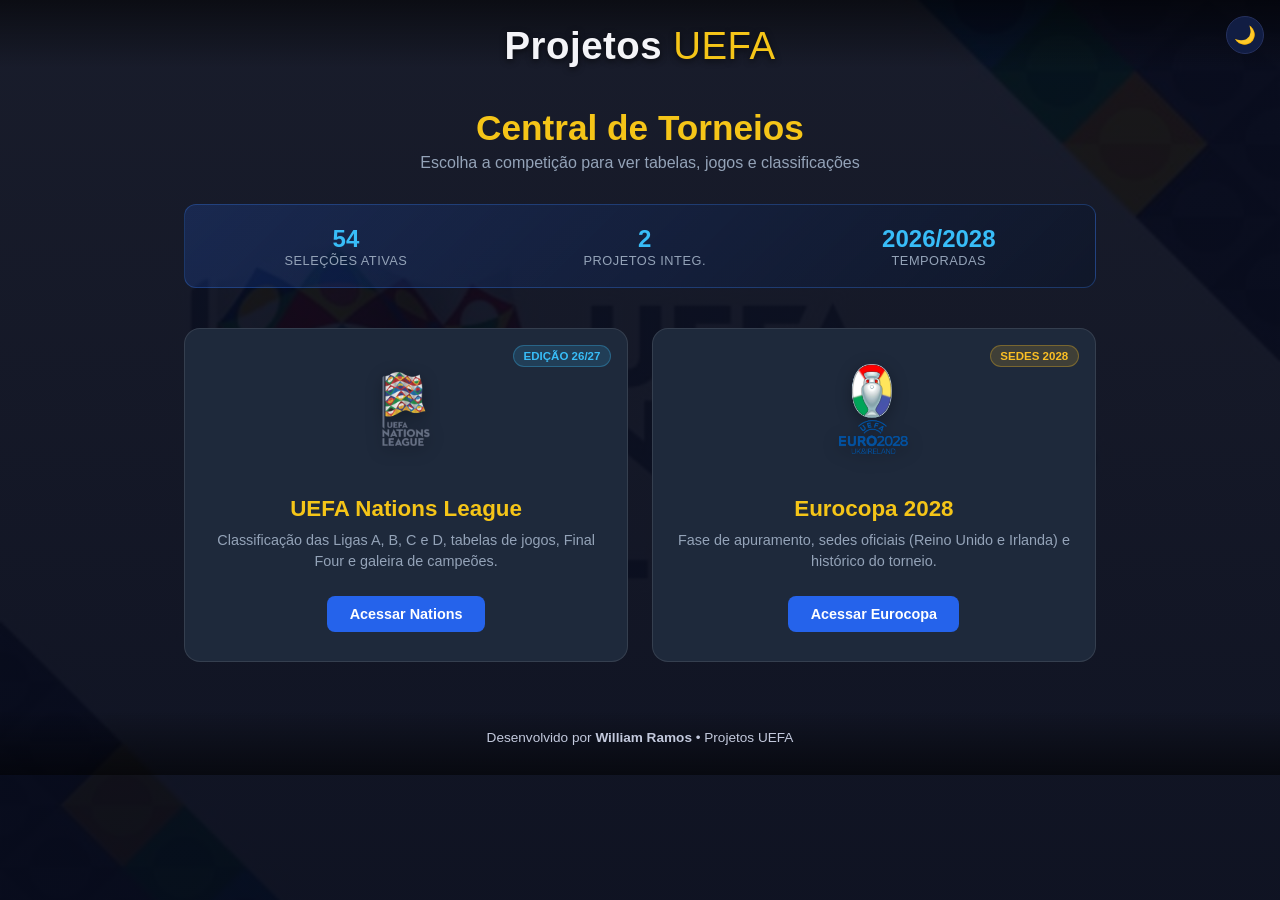
==== index.html @ e22d25c0 "Add files via upload" ====
<!DOCTYPE html>
<html lang="pt-BR">
<head>
  <meta charset="UTF-8">
  <meta name="viewport" content="width=device-width, initial-scale=1.0">
  <title>Projetos UEFA - Nations League & Eurocopa</title>
  <link rel="stylesheet" href="css/nations.css">
  <link rel="shortcut icon" href="img/logo_nations.png" type="image/x-icon">
  <style>
    .portal-container {
      max-width: 950px;
      margin: 2.5rem auto;
      padding: 0 1.2rem;
      text-align: center;
    }
    .portal-title {
      font-size: 2.2rem;
      margin-bottom: 0.4rem;
    }
    .portal-subtitle {
      color: var(--text-muted, #94a3b8);
      margin-bottom: 2rem;
    }
    
    /* Widget de Destaque / Apresentação */
    .portal-hero-banner {
      background: linear-gradient(135deg, rgba(37, 99, 235, 0.2), rgba(15, 23, 42, 0.8));
      border: 1px solid rgba(59, 130, 246, 0.3);
      border-radius: 12px;
      padding: 1.2rem;
      margin-bottom: 2.5rem;
      display: flex;
      align-items: center;
      justify-content: space-around;
      flex-wrap: wrap;
      gap: 1rem;
    }
    .hero-stat-item {
      display: flex;
      flex-direction: column;
      align-items: center;
    }
    .hero-stat-value {
      font-size: 1.5rem;
      font-weight: 700;
      color: var(--primary-color, #38bdf8);
    }
    .hero-stat-label {
      font-size: 0.8rem;
      color: var(--text-muted, #94a3b8);
      text-transform: uppercase;
      letter-spacing: 0.5px;
    }

    /* Grid de Cards */
    .portal-grid {
      display: grid;
      grid-template-columns: repeat(auto-fit, minmax(280px, 1fr));
      gap: 1.5rem;
      margin-bottom: 3rem;
      animation: fadeInUp 0.5s ease-out;
    }
    .portal-card {
      position: relative;
      background: var(--bg-card, #1e293b);
      border: 1px solid var(--border-color, rgba(255, 255, 255, 0.1));
      border-radius: 16px;
      padding: 2.2rem 1.5rem 1.8rem;
      text-decoration: none;
      color: inherit;
      transition: all 0.25s ease-in-out;
      display: flex;
      flex-direction: column;
      align-items: center;
    }
    .portal-card:hover {
      transform: translateY(-6px);
    }
    .portal-card.nations:hover {
      border-color: #38bdf8;
      box-shadow: 0 12px 25px rgba(56, 189, 248, 0.2);
    }
    .portal-card.euro:hover {
      border-color: #34d399;
      box-shadow: 0 12px 25px rgba(52, 211, 153, 0.2);
    }
    .portal-badge {
      position: absolute;
      top: 1rem;
      right: 1rem;
      font-size: 0.72rem;
      font-weight: 700;
      padding: 0.25rem 0.6rem;
      border-radius: 20px;
      text-transform: uppercase;
    }
    .portal-badge.active-badge {
      background: rgba(56, 189, 248, 0.15);
      color: #38bdf8;
      border: 1px solid rgba(56, 189, 248, 0.3);
    }
    .portal-badge.upcoming-badge {
      background: rgba(251, 191, 36, 0.15);
      color: #fbbf24;
      border: 1px solid rgba(251, 191, 36, 0.3);
    }
    .portal-card img {
      height: 90px;
      width: auto;
      object-fit: contain;
      margin-bottom: 1.5rem;
      filter: drop-shadow(0 4px 8px rgba(0,0,0,0.3));
    }
    .portal-card h2 {
      font-size: 1.4rem;
      margin-bottom: 0.5rem;
    }
    .portal-card p {
      font-size: 0.9rem;
      color: var(--text-muted, #94a3b8);
      line-height: 1.45;
      margin-bottom: 1.5rem;
    }
    .portal-btn {
      margin-top: auto;
      padding: 0.65rem 1.4rem;
      border-radius: 8px;
      background: var(--primary-color, #2563eb);
      color: #fff;
      font-weight: 600;
      font-size: 0.9rem;
    }

    /* Animação */
    @keyframes fadeInUp {
      from { opacity: 0; transform: translateY(20px); }
      to { opacity: 1; transform: translateY(0); }
    }
  </style>
</head>
<body>

<header class="site-header">
  <button id="themeToggle" class="theme-toggle" title="Alternar tema claro/escuro">🌙</button>
  <h1>Projetos <span>UEFA</span></h1>
</header>

<main class="portal-container">
  <h2 class="portal-title">Central de Torneios</h2>
  <p class="portal-subtitle">Escolha a competição para ver tabelas, jogos e classificações</p>

  <!-- Banner com Estatísticas Rápidas -->
  <div class="portal-hero-banner">
    <div class="hero-stat-item">
      <span class="hero-stat-value">54</span>
      <span class="hero-stat-label">Seleções Ativas</span>
    </div>
    <div class="hero-stat-item">
      <span class="hero-stat-value">2</span>
      <span class="hero-stat-label">Projetos Integ.</span>
    </div>
    <div class="hero-stat-item">
      <span class="hero-stat-value">2026/2028</span>
      <span class="hero-stat-label">Temporadas</span>
    </div>
  </div>

  <!-- Cards de Seleção -->
  <div class="portal-grid">
    <!-- Card Nations League -->
    <a href="nations.html" class="portal-card nations" aria-label="Acessar UEFA Nations League">
      <span class="portal-badge active-badge">Edição 26/27</span>
      <img src="img/logo_nations.png" alt="Logo Nations League" onerror="this.style.display='none'">
      <h2>UEFA Nations League</h2>
      <p>Classificação das Ligas A, B, C e D, tabelas de jogos, Final Four e galeira de campeões.</p>
      <span class="portal-btn">Acessar Nations</span>
    </a>

    <!-- Card Eurocopa -->
    <a href="euro.html" class="portal-card euro" aria-label="Acessar Eurocopa 2028">
      <span class="portal-badge upcoming-badge">Sedes 2028</span>
      <img src="img/logo_euro_2028.png" alt="Logo Eurocopa 2028" onerror="this.style.display='none'">
      <h2>Eurocopa 2028</h2>
      <p>Fase de apuramento, sedes oficiais (Reino Unido e Irlanda) e histórico do torneio.</p>
      <span class="portal-btn">Acessar Eurocopa</span>
    </a>
  </div>
</main>

<footer class="site-footer">
  <p>Desenvolvido por <strong>William Ramos</strong> &bull; Projetos UEFA</p>
</footer>

<script src="js/common.js"></script>
</body>
</html>
---- css/nations.css ----
:root{
  --azul-escuro:#0b1533;
  --azul-painel:#111d43;
  --vermelho:#e30613;
  --dourado:#f5c518;
  --texto-claro:#f4f4f8;
  --texto-suave:#c3c9dd;
  --borda:#26315e;
  --verde:#1fae59;
  --cinza:#8991ab;
  --bg-fundo-overlay:linear-gradient(180deg, rgba(6,10,26,.92), rgba(6,10,26,.96));
}

body.light-mode{
  --azul-escuro:#eef1fb;
  --azul-painel:#ffffff;
  --vermelho:#c8102e;
  --dourado:#b8860b;
  --texto-claro:#141b33;
  --texto-suave:#4b5573;
  --borda:#d7dcee;
  --verde:#1a9450;
  --cinza:#6b7390;
  --bg-fundo-overlay:linear-gradient(180deg, rgba(255,255,255,.93), rgba(240,242,250,.96));
}

*{box-sizing:border-box;margin:0;padding:0;}

body{
  font-family:'Segoe UI', Roboto, Arial, sans-serif;
  color:var(--texto-claro);
  background:
    var(--bg-fundo-overlay),
    url("../img/plano_fundo_nations.jpg") center / cover fixed no-repeat;
  min-height:100vh;
  transition:color .25s;
}

/* ===================== HEADER ===================== */
.site-header{
  position:relative;
  text-align:center;
  padding:24px 16px 0;
  background:linear-gradient(180deg, rgba(0,0,0,.55), transparent);
}

.theme-toggle{
  position:absolute;
  top:16px;
  right:16px;
  background:var(--azul-painel);
  border:1px solid var(--borda);
  color:var(--texto-claro);
  width:38px;
  height:38px;
  border-radius:50%;
  font-size:1.1rem;
  display:flex;
  align-items:center;
  justify-content:center;
}
.theme-toggle:hover{border-color:var(--dourado);}

.search-box{
  display:flex;
  align-items:center;
  justify-content:center;
  gap:6px;
  max-width:360px;
  margin:14px auto 4px;
  position:relative;
}

.search-box input{
  width:100%;
  padding:9px 34px 9px 14px;
  border-radius:20px;
  border:1px solid var(--borda);
  background:var(--azul-painel);
  color:var(--texto-claro);
  font-size:.88rem;
}
.search-box input:focus{outline:2px solid var(--dourado);}

.limpar-busca{
  position:absolute;
  right:6px;
  background:transparent;
  color:var(--texto-suave);
  font-size:.85rem;
  width:24px;
  height:24px;
  border-radius:50%;
  display:none;
}
.limpar-busca.show{display:block;}
.limpar-busca:hover{color:var(--vermelho);}

.busca-aviso{
  text-align:center;
  color:var(--dourado);
  font-size:.85rem;
  margin:6px 0 -4px;
}

.site-header h1{
  font-size:clamp(1.4rem, 4vw, 2.4rem);
  letter-spacing:.5px;
  text-shadow:0 2px 6px rgba(0,0,0,.6);
}

.site-header h1 span{
  color:var(--dourado);
  font-weight:400;
}

.logo-nations{
  display:block;
  max-width:120px;
  margin:12px auto 8px;
  filter:drop-shadow(0 4px 10px rgba(0,0,0,.5));
}

/* ===================== NAV / TABS ===================== */
nav{display:flex;flex-wrap:wrap;justify-content:center;gap:8px;padding:10px 8px;}

.main-tabs{margin-top:8px;border-bottom:2px solid var(--borda);}

button{
  cursor:pointer;
  border:none;
  font-family:inherit;
}

.main-tab-btn, .sub-tab-btn, .liga-btn, .grupo-btn, .jornada-btn{
  background:var(--azul-painel);
  color:var(--texto-suave);
  padding:9px 18px;
  border-radius:8px 8px 0 0;
  font-weight:600;
  font-size:.9rem;
  transition:.2s;
  border:1px solid var(--borda);
  text-decoration:none;
  display:inline-block;
  cursor:pointer;
}

.main-tab-btn{font-size:1rem;padding:10px 26px;}

.main-tab-btn.active, .sub-tab-btn.active, .liga-btn.active, .grupo-btn.active, .jornada-btn.active{
  background:var(--vermelho);
  color:var(--dourado);
  border-color:var(--vermelho);
}

.main-tab-btn:hover, .sub-tab-btn:hover, .liga-btn:hover, .grupo-btn:hover, .jornada-btn:hover{
  color:var(--dourado);
}

.sub-tabs{margin-top:6px;}
.liga-tabs, .grupo-tabs, .jornada-tabs{margin-top:14px;}
.grupo-tabs{margin-top:8px;}

/* ===================== MAIN / SECTIONS ===================== */
main{max-width:1100px;margin:0 auto;padding:8px 14px 40px;}

.main-section, .sub-section{display:none;}
.main-section.active, .sub-section.active{display:block;}

h2{color:var(--dourado);text-align:center;margin:18px 0 12px;font-size:1.4rem;}
h3{color:var(--dourado);margin:6px 0 4px;}

.placeholder-box{
  background:var(--azul-painel);
  border:1px dashed var(--borda);
  border-radius:12px;
  padding:26px;
  text-align:center;
  color:var(--texto-suave);
  max-width:640px;
  margin:20px auto;
}

/* ===================== STANDINGS ===================== */
.standings-container{display:flex;flex-direction:column;gap:26px;margin-top:16px;}

/* Botão do modo compacto: só aparece no responsivo (celular) */
.modo-compacto-wrap{
  display:none;
  justify-content:center;
  margin:14px 0 4px;
}

.modo-compacto-btn{
  background:var(--azul-painel);
  color:var(--texto-suave);
  border:1px solid var(--borda);
  padding:8px 16px;
  border-radius:20px;
  font-size:.82rem;
  font-weight:600;
}
.modo-compacto-btn:hover{color:var(--dourado);border-color:var(--dourado);}
.modo-compacto-btn.ativo{
  background:var(--vermelho);
  color:var(--dourado);
  border-color:var(--vermelho);
}

@media (max-width:640px){
  .modo-compacto-wrap{display:flex;}
}

/* Quando o modo compacto está ativo, esconde as colunas J/GP/GC/SG
   e deixa #, Seleção, V, E, D e Pts */
.standings-container.modo-compacto table.standings-table th:nth-child(3),
.standings-container.modo-compacto table.standings-table td:nth-child(3),
.standings-container.modo-compacto table.standings-table th:nth-child(n+7):not(:last-child),
.standings-container.modo-compacto table.standings-table td:nth-child(n+7):not(:last-child){
  display:none;
}
.standings-container.modo-compacto table.standings-table td:last-child,
.standings-container.modo-compacto table.standings-table th:last-child{
  text-align:right;
  padding-right:16px;
}

.group-block{
  background:var(--azul-painel);
  border:1px solid var(--borda);
  border-radius:12px;
  overflow:hidden;
}

.group-block h3{
  background:linear-gradient(90deg, var(--vermelho), #8f0410);
  color:var(--texto-claro);
  padding:10px 14px;
  margin:0;
  font-size:1rem;
  display:flex;
  align-items:center;
  gap:8px;
}

.group-block h3 .liga-tag{
  background:rgba(0,0,0,.3);
  color:var(--dourado);
  padding:2px 8px;
  border-radius:6px;
  font-size:.75rem;
}

table.standings-table{
  width:100%;
  border-collapse:collapse;
  font-size:.85rem;
}

table.standings-table th, table.standings-table td{
  padding:8px 6px;
  text-align:center;
  border-bottom:1px solid var(--borda);
  white-space:nowrap;
}

table.standings-table th{
  color:var(--texto-suave);
  font-size:.72rem;
  text-transform:uppercase;
  letter-spacing:.03em;
}

table.standings-table td.team-cell{
  text-align:left;
  display:flex;
  align-items:center;
  gap:8px;
  font-weight:600;
}

table.standings-table img.flag{
  width:22px;
  height:16px;
  object-fit:cover;
  border-radius:2px;
  box-shadow:0 0 0 1px rgba(255,255,255,.15);
}

.pos-badge{
  display:inline-block;
  width:20px;
  font-weight:700;
  color:var(--cinza);
}

/* ---- Promoção / Rebaixamento / Final Four ---- */
table.standings-table tbody tr.row-sobe{background:rgba(31,174,89,.16);}
table.standings-table tbody tr.row-final4{background:rgba(245,197,24,.16);}
table.standings-table tbody tr.row-desce{background:rgba(227,6,19,.14);}

.status-tag{
  display:inline-block;
  margin-left:6px;
  padding:1px 7px;
  border-radius:8px;
  font-size:.62rem;
  font-weight:700;
  vertical-align:middle;
  white-space:nowrap;
}
.status-tag.sobe{background:rgba(31,174,89,.3);color:#4ee08a;}
.status-tag.final4{background:rgba(245,197,24,.3);color:var(--dourado);}
.status-tag.desce{background:rgba(227,6,19,.3);color:#ff8a90;}

/* ---- Destaque de busca ---- */
table.standings-table tbody tr.row-buscada{
  outline:2px solid var(--dourado);
  outline-offset:-2px;
}
.match-row.row-buscada{border-color:var(--dourado);box-shadow:0 0 0 1px var(--dourado);}

/* ---- Animação ao atualizar a tabela ---- */
@keyframes tabelaAtualizada{
  0%{ box-shadow:0 0 0 2px rgba(245,197,24,.9); }
  100%{ box-shadow:0 0 0 0 rgba(245,197,24,0); }
}
.group-block.atualizado{ animation:tabelaAtualizada .8s ease-out; }

.table-scroll{overflow-x:auto;}

/* ===================== JOGOS ===================== */
.jogos-container{display:flex;flex-direction:column;gap:22px;margin-top:10px;}

.date-block h4{
  color:var(--dourado);
  border-bottom:1px solid var(--borda);
  padding-bottom:6px;
  margin-bottom:10px;
  font-size:1rem;
  text-transform:capitalize;
}

.match-row{
  display:grid;
  grid-template-columns:44px 1fr auto 1fr 60px;
  align-items:center;
  gap:8px;
  background:var(--azul-painel);
  border:1px solid var(--borda);
  border-radius:8px;
  padding:8px 10px;
  margin-bottom:8px;
}

.match-row .group-badge{
  background:var(--vermelho);
  color:var(--dourado);
  font-size:.7rem;
  font-weight:700;
  text-align:center;
  border-radius:6px;
  padding:4px 0;
}

.match-row .team{
  display:flex;
  align-items:center;
  gap:8px;
  font-weight:600;
  font-size:.88rem;
}

.match-row .team.away{justify-content:flex-end;text-align:right;}

.match-row img.flag{
  width:24px;height:17px;object-fit:cover;border-radius:2px;
  box-shadow:0 0 0 1px rgba(255,255,255,.15);
  flex-shrink:0;
}

.score-inputs{
  display:flex;
  align-items:center;
  gap:4px;
  justify-content:center;
}

.score-inputs input{
  width:36px;
  text-align:center;
  padding:5px 0;
  border-radius:6px;
  border:1px solid var(--borda);
  background:#0d1636;
  color:var(--texto-claro);
  font-weight:700;
  font-size:.9rem;
}

.score-inputs input:focus{outline:2px solid var(--dourado);}

.match-time{
  font-size:.72rem;
  color:var(--cinza);
  text-align:center;
}

.status-icon{
  display:inline-block;
  font-size:.85rem;
  margin-top:2px;
}
.status-icon.disputado{color:var(--verde);}
.status-icon.pendente{color:var(--cinza);}

.progresso-jogos{
  max-width:420px;
  margin:6px auto 4px;
  text-align:center;
}
.progresso-jogos .barra{
  background:var(--azul-painel);
  border:1px solid var(--borda);
  border-radius:10px;
  height:10px;
  overflow:hidden;
  margin-top:6px;
}
.progresso-jogos .barra-interna{
  height:100%;
  background:linear-gradient(90deg, var(--vermelho), var(--dourado));
  transition:width .3s ease;
}
.progresso-jogos .texto{
  font-size:.82rem;
  color:var(--texto-suave);
  font-weight:600;
}

/* ===================== FINAL FOUR ===================== */
.trofeu-final4{
  display:block;
  max-width:110px;
  margin:6px auto 12px;
  filter:drop-shadow(0 6px 14px rgba(0,0,0,.5));
}

.trofeu-banner{
  max-width:60px;
  display:block;
  margin:0 auto 8px;
  filter:drop-shadow(0 4px 10px rgba(0,0,0,.5));
}

.final4-teams{
  display:flex;
  flex-wrap:wrap;
  justify-content:center;
  gap:12px;
  margin:14px 0 26px;
}
.final4-team-chip{
  display:flex;
  align-items:center;
  gap:8px;
  background:var(--azul-painel);
  border:1px solid var(--borda);
  border-radius:20px;
  padding:6px 14px;
  font-size:.85rem;
  font-weight:600;
}
.final4-team-chip .grupo-tag{color:var(--dourado);font-size:.7rem;}
.final4-team-chip img.flag{width:20px;height:14px;object-fit:cover;border-radius:2px;}

/* Bandeiras dentro dos cards de confronto e do banner de campeão */
.f4-match img.flag,
.f4-champion-banner img.flag{
  width:22px;
  height:16px;
  object-fit:cover;
  border-radius:2px;
  box-shadow:0 0 0 1px rgba(255,255,255,.15);
  flex-shrink:0;
}

.final4-bracket{
  display:flex;
  flex-direction:column;
  gap:22px;
  max-width:720px;
  margin:0 auto;
}

.f4-stage-title{
  text-align:center;
  color:var(--dourado);
  font-size:.85rem;
  text-transform:uppercase;
  letter-spacing:.06em;
  margin-bottom:8px;
}

.f4-pareamento-controls{
  display:flex;
  justify-content:center;
  margin-bottom:16px;
}
.f4-pareamento-controls label{
  display:flex;
  flex-wrap:wrap;
  align-items:center;
  gap:8px;
  background:var(--azul-painel);
  border:1px solid var(--borda);
  border-radius:10px;
  padding:10px 14px;
  font-size:.82rem;
  color:var(--texto-suave);
}
.f4-pareamento-controls select.f4-team-pick{
  padding:6px 10px;
  border-radius:6px;
  border:1px solid var(--borda);
  background:#0d1636;
  color:var(--texto-claro);
  font-size:.8rem;
  font-weight:600;
}
body.light-mode .f4-pareamento-controls select.f4-team-pick{background:#fff;}

.f4-row{display:flex;flex-wrap:wrap;gap:16px;justify-content:center;}

.f4-match{
  background:var(--azul-painel);
  border:1px solid var(--borda);
  border-radius:12px;
  overflow:hidden;
  flex:1 1 300px;
  max-width:340px;
}

.f4-match-header{
  background:linear-gradient(90deg, var(--vermelho), #8f0410);
  color:var(--texto-claro);
  text-align:center;
  padding:8px 12px;
  font-size:.78rem;
  font-weight:700;
  text-transform:uppercase;
  letter-spacing:.05em;
}

.f4-match-body{padding:16px;}

.f4-versus{
  display:grid;
  grid-template-columns:1fr auto 1fr;
  align-items:center;
  gap:10px;
}

.f4-side{
  display:flex;
  flex-direction:column;
  align-items:center;
  gap:6px;
  text-align:center;
  min-width:0;
}

.f4-side img.flag.flag-lg{
  width:36px;
  height:26px;
  object-fit:cover;
  border-radius:3px;
  box-shadow:0 0 0 1px rgba(255,255,255,.15);
}

.f4-team-name{
  font-size:.82rem;
  font-weight:700;
  line-height:1.2;
  word-break:break-word;
}

.f4-match select{
  width:100%;
  padding:6px 8px;
  border-radius:6px;
  border:1px solid var(--borda);
  background:#0d1636;
  color:var(--texto-claro);
  font-size:.78rem;
}
body.light-mode .f4-match select{background:#fff;}

.f4-match .f4-score{
  display:flex;
  align-items:center;
  justify-content:center;
  gap:5px;
}
.f4-match .f4-score input{
  width:38px;
  text-align:center;
  padding:7px 0;
  border-radius:6px;
  border:1px solid var(--borda);
  background:#0d1636;
  color:var(--texto-claro);
  font-weight:700;
  font-size:.95rem;
}
.f4-match .f4-score input:focus{outline:2px solid var(--dourado);}
.f4-match .f4-score input:disabled{opacity:.35;}
body.light-mode .f4-match .f4-score input{background:#fff;}

.f4-score-sep{color:var(--cinza);font-weight:700;}

.f4-pen-row{
  text-align:center;
  font-size:.75rem;
  color:var(--texto-suave);
  margin-top:10px;
  padding-top:10px;
  border-top:1px dashed var(--borda);
}
.f4-pen-row select{
  padding:3px 6px;
  border-radius:6px;
  border:1px solid var(--borda);
  background:#0d1636;
  color:var(--texto-claro);
  font-size:.75rem;
  margin-top:4px;
}
body.light-mode .f4-pen-row select{background:#fff;}

.f4-winner-tag{
  text-align:center;
  font-size:.82rem;
  color:var(--verde);
  font-weight:700;
  margin-top:12px;
  min-height:1.1em;
}

.f4-champion-banner{
  text-align:center;
  background:linear-gradient(90deg, var(--vermelho), #8f0410);
  border-radius:12px;
  padding:16px;
  margin-bottom:6px;
}
.f4-champion-banner .titulo{font-size:.8rem;color:var(--texto-suave);text-transform:uppercase;letter-spacing:.05em;}
.f4-champion-banner .nome{font-size:1.4rem;color:var(--dourado);font-weight:800;margin-top:4px;}
.f4-champion-banner button{
  margin-top:10px;
  background:var(--dourado);
  color:#2a1e00;
  font-weight:700;
  padding:8px 16px;
  border-radius:8px;
}

/* ===================== CAMPEÕES ===================== */
.champions-grid{
  display:grid;
  grid-template-columns:repeat(auto-fit, minmax(220px,1fr));
  gap:14px;
  margin:14px 0 26px;
}

.champion-card{
  background:var(--azul-painel);
  border:1px solid var(--borda);
  border-radius:12px;
  padding:16px;
  text-align:center;
}

.champion-card .edicao{color:var(--dourado);font-weight:700;margin-bottom:8px;}
.champion-card .podio-line{display:flex;align-items:center;justify-content:center;gap:8px;margin:4px 0;font-size:.88rem;}
.champion-card img.flag{width:22px;height:16px;object-fit:cover;border-radius:2px;}

.champions-form{
  max-width:420px;
  margin:0 auto;
  background:var(--azul-painel);
  border:1px solid var(--borda);
  border-radius:12px;
  padding:18px 20px;
}

.champions-form .hint{color:var(--texto-suave);font-size:.82rem;margin-bottom:12px;}
.hint.centro{color:var(--texto-suave);font-size:.85rem;max-width:640px;margin:0 auto 16px;text-align:center;line-height:1.5;}

.form-row{display:flex;flex-direction:column;gap:4px;margin-bottom:12px;}
.form-row select{
  padding:8px;
  border-radius:6px;
  border:1px solid var(--borda);
  background:#0d1636;
  color:var(--texto-claro);
}

#salvarPodioBtn{
  width:100%;
  padding:10px;
  background:var(--vermelho);
  color:var(--texto-claro);
  border-radius:8px;
  font-weight:700;
  margin-top:6px;
}
#salvarPodioBtn:hover{background:#b60510;}

/* ===================== FOOTER ===================== */
.site-footer{
  display:flex;
  align-items:center;
  justify-content:center;
  gap:14px;
  padding:20px 14px 30px;
  background:linear-gradient(0deg, rgba(0,0,0,.55), transparent);
  text-align:center;
  color:var(--texto-suave);
  font-size:.85rem;
}

.footer-logo{width:40px;height:40px;object-fit:contain;}

/* ===================== BOTÃO VOLTAR AO TOPO ===================== */
.voltar-topo{
  position:fixed;
  right:20px;
  bottom:20px;
  width:52px;
  height:58px;
  border-radius:14px;
  background:var(--vermelho);
  color:var(--dourado);
  font-weight:700;
  border:1px solid rgba(255,255,255,.15);
  box-shadow:0 4px 14px rgba(0,0,0,.4);
  display:flex;
  flex-direction:column;
  align-items:center;
  justify-content:center;
  gap:2px;
  opacity:0;
  visibility:hidden;
  transform:translateY(12px);
  transition:opacity .25s, transform .25s, visibility .25s, background .2s;
  z-index:200;
}
.voltar-topo.show{
  opacity:1;
  visibility:visible;
  transform:translateY(0);
}
.voltar-topo:hover{background:#b60510;}

.voltar-topo-seta{
  display:inline-block;
  transform:rotate(90deg);
  line-height:1;
  font-size:1.15rem;
}

.voltar-topo-texto{
  font-size:.62rem;
  text-transform:uppercase;
  letter-spacing:.04em;
  line-height:1;
}

@media (max-width:640px){
  .voltar-topo{right:14px;bottom:14px;width:46px;height:52px;}
  .voltar-topo-seta{font-size:1rem;}
  .voltar-topo-texto{font-size:.58rem;}
}

/* ===================== RESPONSIVE ===================== */
@media (max-width:640px){
  .match-row{
    grid-template-columns:1fr;
    text-align:center;
  }
  .match-row .team.away{justify-content:center;text-align:center;}
  .match-row .group-badge{width:fit-content;margin:0 auto;padding:2px 10px;}
  table.standings-table{font-size:.75rem;}
  .site-footer{flex-direction:column;gap:6px;}
  .theme-toggle{top:10px;right:10px;}
  .search-box{max-width:90%;}
}
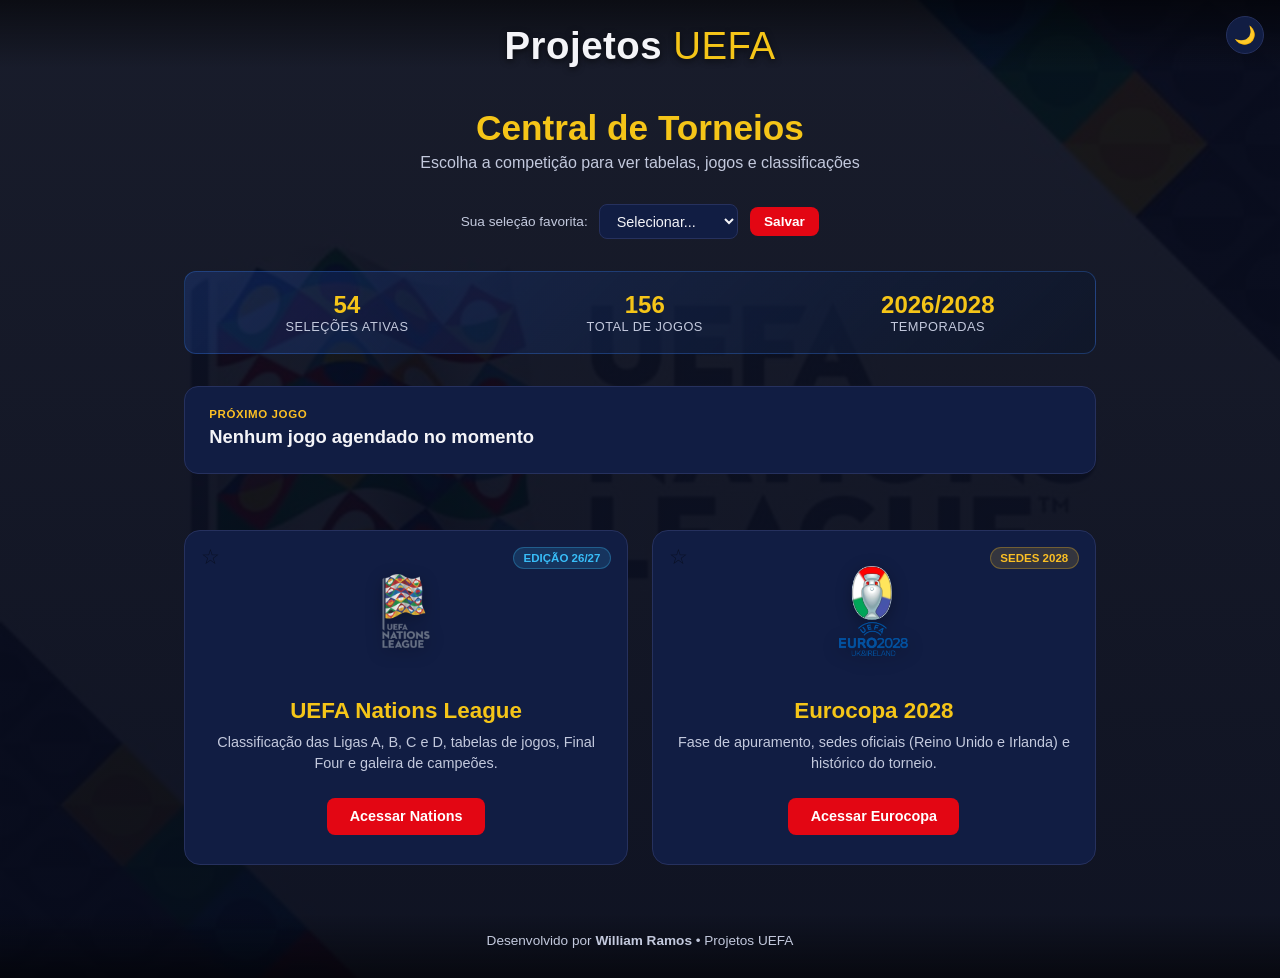
==== commit 8dfb1670: "Add files via upload" ====
--- a/index.html
+++ b/index.html
@@ -4,6 +4,8 @@
   <meta charset="UTF-8">
   <meta name="viewport" content="width=device-width, initial-scale=1.0">
   <title>Projetos UEFA - Nations League & Eurocopa</title>
+  <meta name="description" content="Central de torneios UEFA: tabelas, classificações e jogos da Nations League e Eurocopa 2028.">
+  <meta name="theme-color" content="#0f172a">
   <link rel="stylesheet" href="css/nations.css">
   <link rel="shortcut icon" href="img/logo_nations.png" type="image/x-icon">
   <style>
@@ -18,17 +20,81 @@
       margin-bottom: 0.4rem;
     }
     .portal-subtitle {
-      color: var(--text-muted, #94a3b8);
+      color: var(--texto-suave);
       margin-bottom: 2rem;
     }
-    
-    /* Widget de Destaque / Apresentação */
+
+    /* ===== Header extras: favorito ===== */
+    .header-favorite {
+      display: inline-flex;
+      align-items: center;
+      gap: 0.4rem;
+      background: rgba(56, 189, 248, 0.12);
+      border: 1px solid rgba(56, 189, 248, 0.3);
+      color: #38bdf8;
+      padding: 0.3rem 0.7rem;
+      border-radius: 20px;
+      font-size: 0.8rem;
+      font-weight: 600;
+      margin-left: 0.8rem;
+      vertical-align: middle;
+      cursor: default;
+      transition: opacity 0.2s ease;
+    }
+    .header-favorite.hidden { display: none; }
+    .header-favorite button {
+      background: none;
+      border: none;
+      color: inherit;
+      opacity: 0.6;
+      cursor: pointer;
+      font-size: 0.9rem;
+      line-height: 1;
+      padding: 0;
+    }
+    .header-favorite button:hover { opacity: 1; }
+
+    /* ===== Seletor de seleção favorita ===== */
+    .favorite-picker {
+      max-width: 950px;
+      margin: 0 auto 2rem;
+      padding: 0 1.2rem;
+      display: flex;
+      align-items: center;
+      justify-content: center;
+      gap: 0.7rem;
+      flex-wrap: wrap;
+    }
+    .favorite-picker label {
+      font-size: 0.85rem;
+      color: var(--texto-suave);
+    }
+    .favorite-picker select {
+      background: var(--azul-painel);
+      color: inherit;
+      border: 1px solid var(--borda);
+      border-radius: 8px;
+      padding: 0.45rem 0.8rem;
+      font-size: 0.9rem;
+    }
+    .favorite-picker button {
+      background: var(--vermelho);
+      color: #fff;
+      border: none;
+      border-radius: 8px;
+      padding: 0.45rem 0.9rem;
+      font-size: 0.85rem;
+      font-weight: 600;
+      cursor: pointer;
+    }
+
+    /* ===== Widget de Destaque / Apresentação (odômetro) ===== */
     .portal-hero-banner {
       background: linear-gradient(135deg, rgba(37, 99, 235, 0.2), rgba(15, 23, 42, 0.8));
       border: 1px solid rgba(59, 130, 246, 0.3);
       border-radius: 12px;
       padding: 1.2rem;
-      margin-bottom: 2.5rem;
+      margin-bottom: 2rem;
       display: flex;
       align-items: center;
       justify-content: space-around;
@@ -43,13 +109,80 @@
     .hero-stat-value {
       font-size: 1.5rem;
       font-weight: 700;
-      color: var(--primary-color, #38bdf8);
+      color: var(--dourado);
+      font-variant-numeric: tabular-nums;
     }
     .hero-stat-label {
       font-size: 0.8rem;
-      color: var(--text-muted, #94a3b8);
+      color: var(--texto-suave);
       text-transform: uppercase;
       letter-spacing: 0.5px;
+    }
+
+    /* ===== Widget Próximo Jogo ===== */
+    .next-match-widget {
+      background: var(--azul-painel);
+      border: 1px solid var(--borda);
+      border-radius: 14px;
+      padding: 1.3rem 1.5rem;
+      margin-bottom: 2.5rem;
+      display: flex;
+      align-items: center;
+      justify-content: space-between;
+      flex-wrap: wrap;
+      gap: 1rem;
+      text-align: left;
+    }
+    .next-match-label {
+      font-size: 0.72rem;
+      text-transform: uppercase;
+      letter-spacing: 0.6px;
+      color: #fbbf24;
+      font-weight: 700;
+      margin-bottom: 0.35rem;
+    }
+    .next-match-teams {
+      font-size: 1.15rem;
+      font-weight: 700;
+      display: flex;
+      align-items: center;
+      gap: 0.6rem;
+    }
+    .next-match-teams .vs {
+      font-size: 0.85rem;
+      color: var(--texto-suave);
+      font-weight: 500;
+    }
+    .next-match-meta {
+      font-size: 0.82rem;
+      color: var(--texto-suave);
+      margin-top: 0.3rem;
+    }
+    .next-match-countdown {
+      display: flex;
+      gap: 0.6rem;
+    }
+    .countdown-box {
+      display: flex;
+      flex-direction: column;
+      align-items: center;
+      background: rgba(56, 189, 248, 0.1);
+      border: 1px solid rgba(56, 189, 248, 0.25);
+      border-radius: 8px;
+      padding: 0.5rem 0.7rem;
+      min-width: 55px;
+    }
+    .countdown-box .num {
+      font-size: 1.25rem;
+      font-weight: 700;
+      color: #38bdf8;
+      font-variant-numeric: tabular-nums;
+    }
+    .countdown-box .unit {
+      font-size: 0.65rem;
+      text-transform: uppercase;
+      color: var(--texto-suave);
+      letter-spacing: 0.4px;
     }
 
     /* Grid de Cards */
@@ -62,8 +195,8 @@
     }
     .portal-card {
       position: relative;
-      background: var(--bg-card, #1e293b);
-      border: 1px solid var(--border-color, rgba(255, 255, 255, 0.1));
+      background: var(--azul-painel);
+      border: 1px solid var(--borda);
       border-radius: 16px;
       padding: 2.2rem 1.5rem 1.8rem;
       text-decoration: none;
@@ -104,12 +237,65 @@
       color: #fbbf24;
       border: 1px solid rgba(251, 191, 36, 0.3);
     }
+
+    /* Favoritar (estrela) no card */
+    .fav-star {
+      position: absolute;
+      top: 1rem;
+      left: 1rem;
+      background: none;
+      border: none;
+      font-size: 1.3rem;
+      cursor: pointer;
+      opacity: 0.45;
+      transition: transform 0.15s ease, opacity 0.15s ease;
+      line-height: 1;
+      z-index: 2;
+    }
+    .fav-star:hover { opacity: 0.8; transform: scale(1.15); }
+    .fav-star.is-fav { opacity: 1; }
+
+    /* Skeleton loading para as imagens dos cards */
+    .portal-card .img-wrap {
+      position: relative;
+      height: 90px;
+      width: 90px;
+      margin-bottom: 1.5rem;
+      display: flex;
+      align-items: center;
+      justify-content: center;
+    }
+    .img-skeleton {
+      position: absolute;
+      inset: 0;
+      border-radius: 10px;
+      background: linear-gradient(
+        90deg,
+        rgba(255,255,255,0.06) 25%,
+        rgba(255,255,255,0.14) 37%,
+        rgba(255,255,255,0.06) 63%
+      );
+      background-size: 400% 100%;
+      animation: skeletonShine 1.4s ease infinite;
+    }
+    .img-skeleton.done { display: none; }
+    @keyframes skeletonShine {
+      0% { background-position: 100% 0; }
+      100% { background-position: 0 0; }
+    }
     .portal-card img {
       height: 90px;
       width: auto;
+      max-width: 90px;
       object-fit: contain;
-      margin-bottom: 1.5rem;
       filter: drop-shadow(0 4px 8px rgba(0,0,0,0.3));
+      opacity: 0;
+      transition: opacity 0.35s ease;
+      position: relative;
+      z-index: 1;
+    }
+    .portal-card img.loaded {
+      opacity: 1;
     }
     .portal-card h2 {
       font-size: 1.4rem;
@@ -117,7 +303,7 @@
     }
     .portal-card p {
       font-size: 0.9rem;
-      color: var(--text-muted, #94a3b8);
+      color: var(--texto-suave);
       line-height: 1.45;
       margin-bottom: 1.5rem;
     }
@@ -125,7 +311,7 @@
       margin-top: auto;
       padding: 0.65rem 1.4rem;
       border-radius: 8px;
-      background: var(--primary-color, #2563eb);
+      background: var(--vermelho);
       color: #fff;
       font-weight: 600;
       font-size: 0.9rem;
@@ -136,41 +322,139 @@
       from { opacity: 0; transform: translateY(20px); }
       to { opacity: 1; transform: translateY(0); }
     }
+
+    @media (max-width: 560px) {
+      .next-match-widget { flex-direction: column; align-items: flex-start; }
+      .next-match-countdown { align-self: stretch; justify-content: space-between; }
+    }
+
+    /* Lista dos jogos seguintes (além do próximo em destaque) */
+    .upcoming-matches-list {
+      max-width: 950px;
+      margin: -1.5rem auto 2.5rem;
+      padding: 0 1.2rem;
+      display: flex;
+      flex-direction: column;
+      gap: 0.6rem;
+    }
+    .upcoming-match-row {
+      display: flex;
+      align-items: center;
+      justify-content: space-between;
+      background: var(--azul-painel);
+      border: 1px solid var(--borda);
+      border-radius: 10px;
+      padding: 0.7rem 1rem;
+      font-size: 0.85rem;
+      text-align: left;
+      gap: 0.8rem;
+      flex-wrap: wrap;
+    }
+    .upcoming-match-row .teams {
+      font-weight: 600;
+    }
+    .upcoming-match-row .teams .vs {
+      color: var(--texto-suave);
+      font-weight: 400;
+      margin: 0 0.35rem;
+    }
+    .upcoming-match-row .when {
+      color: var(--texto-suave);
+      font-size: 0.78rem;
+      white-space: nowrap;
+    }
+
+    /* Bandeira pequena inserida via flagImg() do common.js */
+    .flag-mini {
+      width: 20px;
+      height: auto;
+      vertical-align: middle;
+      border-radius: 2px;
+      margin-right: 0.3rem;
+      box-shadow: 0 0 0 1px rgba(0,0,0,0.15);
+    }
   </style>
 </head>
 <body>
 
 <header class="site-header">
   <button id="themeToggle" class="theme-toggle" title="Alternar tema claro/escuro">🌙</button>
-  <h1>Projetos <span>UEFA</span></h1>
+  <h1>Projetos <span>UEFA</span>
+    <span id="headerFavorite" class="header-favorite hidden">
+      ⭐ <span id="headerFavoriteName"></span>
+      <button id="headerFavoriteRemove" title="Remover favorito">✕</button>
+    </span>
+  </h1>
 </header>
 
 <main class="portal-container">
   <h2 class="portal-title">Central de Torneios</h2>
   <p class="portal-subtitle">Escolha a competição para ver tabelas, jogos e classificações</p>
 
-  <!-- Banner com Estatísticas Rápidas -->
+  <!-- Seletor de seleção favorita -->
+  <div class="favorite-picker">
+    <label for="favoriteSelect">Sua seleção favorita:</label>
+    <select id="favoriteSelect">
+      <option value="">Selecionar...</option>
+      <option value="Portugal">Portugal</option>
+      <option value="Espanha">Espanha</option>
+      <option value="França">França</option>
+      <option value="Alemanha">Alemanha</option>
+      <option value="Inglaterra">Inglaterra</option>
+      <option value="Itália">Itália</option>
+      <option value="Países Baixos">Países Baixos</option>
+      <option value="Bélgica">Bélgica</option>
+      <option value="Croácia">Croácia</option>
+    </select>
+    <button id="favoriteSaveBtn">Salvar</button>
+  </div>
+
+ <!-- Banner com Estatísticas Rápidas (odômetro) -->
   <div class="portal-hero-banner">
     <div class="hero-stat-item">
-      <span class="hero-stat-value">54</span>
+      <span class="hero-stat-value" id="statSelecoes" data-target="54">0</span>
       <span class="hero-stat-label">Seleções Ativas</span>
     </div>
     <div class="hero-stat-item">
-      <span class="hero-stat-value">2</span>
-      <span class="hero-stat-label">Projetos Integ.</span>
+      <span class="hero-stat-value" id="statTotalJogos" data-target="156">0</span>
+      <span class="hero-stat-label">Total de Jogos</span>
     </div>
     <div class="hero-stat-item">
-      <span class="hero-stat-value">2026/2028</span>
+      <span class="hero-stat-value" id="statTemporadas" data-target="2026" data-suffix="/2028">0</span>
       <span class="hero-stat-label">Temporadas</span>
     </div>
   </div>
+
+  <!-- Widget Próximo Jogo -->
+  <div class="next-match-widget" id="nextMatchWidget">
+    <div>
+      <div class="next-match-label" id="nextMatchLabel">Próximo Jogo</div>
+      <div class="next-match-teams" id="nextMatchTeams">Carregando...</div>
+      <div class="next-match-meta" id="nextMatchMeta"></div>
+    </div>
+    <div class="next-match-countdown" id="nextMatchCountdown">
+      <div class="countdown-box"><span class="num" id="cdDays">--</span><span class="unit">dias</span></div>
+      <div class="countdown-box"><span class="num" id="cdHours">--</span><span class="unit">horas</span></div>
+      <div class="countdown-box"><span class="num" id="cdMinutes">--</span><span class="unit">min</span></div>
+      <div class="countdown-box"><span class="num" id="cdSeconds">--</span><span class="unit">seg</span></div>
+    </div>
+  </div>
+
+  <!-- Lista dos jogos seguintes -->
+  <div class="upcoming-matches-list" id="upcomingMatchesList"></div>
 
   <!-- Cards de Seleção -->
   <div class="portal-grid">
     <!-- Card Nations League -->
     <a href="nations.html" class="portal-card nations" aria-label="Acessar UEFA Nations League">
+      <button class="fav-star" data-fav-id="nations" title="Favoritar Nations League">☆</button>
       <span class="portal-badge active-badge">Edição 26/27</span>
-      <img src="img/logo_nations.png" alt="Logo Nations League" onerror="this.style.display='none'">
+      <span class="img-wrap">
+        <span class="img-skeleton"></span>
+        <img src="img/logo_nations.png" alt="Logo Nations League"
+             onload="this.classList.add('loaded'); this.previousElementSibling.classList.add('done');"
+             onerror="this.style.display='none'; this.previousElementSibling.classList.add('done');">
+      </span>
       <h2>UEFA Nations League</h2>
       <p>Classificação das Ligas A, B, C e D, tabelas de jogos, Final Four e galeira de campeões.</p>
       <span class="portal-btn">Acessar Nations</span>
@@ -178,8 +462,14 @@
 
     <!-- Card Eurocopa -->
     <a href="euro.html" class="portal-card euro" aria-label="Acessar Eurocopa 2028">
+      <button class="fav-star" data-fav-id="euro" title="Favoritar Eurocopa 2028">☆</button>
       <span class="portal-badge upcoming-badge">Sedes 2028</span>
-      <img src="img/logo_euro_2028.png" alt="Logo Eurocopa 2028" onerror="this.style.display='none'">
+      <span class="img-wrap">
+        <span class="img-skeleton"></span>
+        <img src="img/logo_euro_2028.png" alt="Logo Eurocopa 2028"
+             onload="this.classList.add('loaded'); this.previousElementSibling.classList.add('done');"
+             onerror="this.style.display='none'; this.previousElementSibling.classList.add('done');">
+      </span>
       <h2>Eurocopa 2028</h2>
       <p>Fase de apuramento, sedes oficiais (Reino Unido e Irlanda) e histórico do torneio.</p>
       <span class="portal-btn">Acessar Eurocopa</span>
@@ -192,5 +482,234 @@
 </footer>
 
 <script src="js/common.js"></script>
+<script>
+(function () {
+  /* ============================================================
+     1) ODÔMETRO — números contando ao carregar o hero banner
+  ============================================================ */
+  function animateCount(el, duration) {
+    const target = parseInt(el.dataset.target, 10);
+    const suffix = el.dataset.suffix || '';
+    const start = performance.now();
+    function tick(now) {
+      const progress = Math.min((now - start) / duration, 1);
+      const eased = 1 - Math.pow(1 - progress, 3); // ease-out cubic
+      const value = Math.floor(eased * target);
+      el.textContent = value + suffix;
+      if (progress < 1) {
+        requestAnimationFrame(tick);
+      } else {
+        el.textContent = target + suffix;
+      }
+    }
+    requestAnimationFrame(tick);
+  }
+
+  document.querySelectorAll('.hero-stat-value[data-target]').forEach(function (el) {
+    animateCount(el, 1200);
+  });
+
+  /* ============================================================
+     2) SKELETON LOADING — fallback para imagens já em cache
+     (onload/onerror inline cobre o caso normal; isto cobre o
+     caso de imagem já estar no cache do navegador antes do JS rodar)
+  ============================================================ */
+  document.querySelectorAll('.portal-card img').forEach(function (img) {
+    if (img.complete && img.naturalWidth > 0) {
+      img.classList.add('loaded');
+      var sk = img.previousElementSibling;
+      if (sk) sk.classList.add('done');
+    }
+  });
+
+  /* ============================================================
+     3) FAVORITOS — seleção favorita (localStorage) + atalho no header
+  ============================================================ */
+  var FAVORITE_TEAM_KEY = 'uefa_favorite_team';
+  var FAVORITE_CARDS_KEY = 'uefa_favorite_cards';
+
+  var favoriteSelect = document.getElementById('favoriteSelect');
+  var favoriteSaveBtn = document.getElementById('favoriteSaveBtn');
+  var headerFavorite = document.getElementById('headerFavorite');
+  var headerFavoriteName = document.getElementById('headerFavoriteName');
+  var headerFavoriteRemove = document.getElementById('headerFavoriteRemove');
+
+  function loadFavoriteTeam() {
+    try {
+      var saved = localStorage.getItem(FAVORITE_TEAM_KEY);
+      if (saved) {
+        headerFavoriteName.innerHTML = (typeof flagImg === 'function' ? flagImg(saved, 'flag-mini') : '') + ' ' + saved;
+        headerFavorite.classList.remove('hidden');
+        favoriteSelect.value = saved;
+      } else {
+        headerFavorite.classList.add('hidden');
+      }
+    } catch (e) {
+      console.warn('LocalStorage indisponível:', e);
+    }
+  }
+
+  favoriteSaveBtn.addEventListener('click', function () {
+    var value = favoriteSelect.value;
+    if (!value) return;
+    try {
+      localStorage.setItem(FAVORITE_TEAM_KEY, value);
+      loadFavoriteTeam();
+    } catch (e) {
+      console.warn('Não foi possível salvar o favorito:', e);
+    }
+  });
+
+  headerFavoriteRemove.addEventListener('click', function () {
+    try {
+      localStorage.removeItem(FAVORITE_TEAM_KEY);
+      favoriteSelect.value = '';
+      headerFavorite.classList.add('hidden');
+    } catch (e) {
+      console.warn('Não foi possível remover o favorito:', e);
+    }
+  });
+
+  loadFavoriteTeam();
+
+  /* Favoritar torneio (estrela no card) */
+  function loadFavoriteCards() {
+    try {
+      return JSON.parse(localStorage.getItem(FAVORITE_CARDS_KEY) || '[]');
+    } catch (e) {
+      return [];
+    }
+  }
+  function saveFavoriteCards(list) {
+    try {
+      localStorage.setItem(FAVORITE_CARDS_KEY, JSON.stringify(list));
+    } catch (e) {
+      console.warn('Não foi possível salvar favoritos de torneio:', e);
+    }
+  }
+
+  var favCards = loadFavoriteCards();
+  document.querySelectorAll('.fav-star').forEach(function (btn) {
+    var id = btn.dataset.favId;
+    if (favCards.indexOf(id) !== -1) {
+      btn.textContent = '★';
+      btn.classList.add('is-fav');
+    }
+    btn.addEventListener('click', function (e) {
+      e.preventDefault();
+      e.stopPropagation();
+      var list = loadFavoriteCards();
+      var idx = list.indexOf(id);
+      if (idx === -1) {
+        list.push(id);
+        btn.textContent = '★';
+        btn.classList.add('is-fav');
+      } else {
+        list.splice(idx, 1);
+        btn.textContent = '☆';
+        btn.classList.remove('is-fav');
+      }
+      saveFavoriteCards(list);
+    });
+  });
+
+  /* ============================================================
+     4) WIDGET "PRÓXIMO JOGO" — dados locais + contagem regressiva
+     Troque o array MATCHES pela sua fonte real (API/JSON) depois.
+  ============================================================ */
+  var MATCHES = [
+    { home: 'Portugal', away: 'País de Gales', date: '2026-09-24T15:45:00', competition: 'Nations League • Grupo A4' },
+    { home: 'Itália', away: 'Bélgica', date: '2026-09-25T15:45:00', competition: 'Nations League • Grupo A1' },
+    { home: 'Turquia', away: 'França', date: '2026-09-25T15:45:00', competition: 'Nations League • Grupo A1' },
+    { home: 'Inglaterra', away: 'Espanha', date: '2026-09-26T15:45:00', competition: 'Nations League • Grupo A3' }
+  ];
+
+  /* Monta "<bandeira> Nome" usando flagImg() do common.js (mesmo padrão
+     das outras páginas). Se a função não existir por algum motivo, cai
+     de volta pro nome puro sem quebrar nada. */
+  function teamLabel(name) {
+    var flag = (typeof flagImg === 'function') ? flagImg(name, 'flag-mini') : '';
+    return flag + ' ' + name;
+  }
+
+  var nextMatchTeams = document.getElementById('nextMatchTeams');
+  var nextMatchMeta = document.getElementById('nextMatchMeta');
+  var nextMatchLabel = document.getElementById('nextMatchLabel');
+  var cdDays = document.getElementById('cdDays');
+  var cdHours = document.getElementById('cdHours');
+  var cdMinutes = document.getElementById('cdMinutes');
+  var cdSeconds = document.getElementById('cdSeconds');
+
+  function getUpcomingMatches() {
+    var now = new Date();
+    return MATCHES
+      .map(function (m) { return { data: m, time: new Date(m.date).getTime() }; })
+      .filter(function (m) { return m.time > now.getTime(); })
+      .sort(function (a, b) { return a.time - b.time; });
+  }
+
+  var upcomingList = getUpcomingMatches();
+  var current = upcomingList.length ? upcomingList[0] : null;
+  var restOfList = upcomingList.slice(1); // os demais, exibidos abaixo
+  var countdownTimer = null;
+
+  /* Renderiza os jogos seguintes (além do destaque) */
+  var upcomingMatchesListEl = document.getElementById('upcomingMatchesList');
+  if (restOfList.length) {
+    restOfList.forEach(function (item) {
+      var mm = item.data;
+      var dObj = new Date(mm.date);
+      var dStr = dObj.toLocaleDateString('pt-BR', { day: '2-digit', month: 'short' });
+      var tStr = dObj.toLocaleTimeString('pt-BR', { hour: '2-digit', minute: '2-digit' });
+      var row = document.createElement('div');
+      row.className = 'upcoming-match-row';
+      row.innerHTML =
+        '<span class="teams">' + teamLabel(mm.home) + '<span class="vs">vs</span>' + teamLabel(mm.away) + '</span>' +
+        '<span class="when">' + mm.competition + ' • ' + dStr + ' às ' + tStr + '</span>';
+      upcomingMatchesListEl.appendChild(row);
+    });
+  }
+
+  if (!current) {
+    nextMatchLabel.textContent = 'Próximo Jogo';
+    nextMatchTeams.textContent = 'Nenhum jogo agendado no momento';
+    nextMatchMeta.textContent = '';
+    document.getElementById('nextMatchCountdown').style.display = 'none';
+  } else {
+    var m = current.data;
+    var favSelected = null;
+    try { favSelected = localStorage.getItem(FAVORITE_TEAM_KEY); } catch (e) {}
+    if (favSelected && (m.home === favSelected || m.away === favSelected)) {
+      nextMatchLabel.textContent = '⭐ Próximo jogo da sua seleção';
+    }
+    nextMatchTeams.innerHTML = teamLabel(m.home) + ' <span class="vs">vs</span> ' + teamLabel(m.away);
+    var dateObj = new Date(m.date);
+    var dateStr = dateObj.toLocaleDateString('pt-BR', { day: '2-digit', month: 'long', year: 'numeric' });
+    var timeStr = dateObj.toLocaleTimeString('pt-BR', { hour: '2-digit', minute: '2-digit' });
+    nextMatchMeta.textContent = m.competition + ' • ' + dateStr + ' às ' + timeStr;
+
+    function updateCountdown() {
+      var diff = current.time - Date.now();
+      if (diff <= 0) {
+        clearInterval(countdownTimer);
+        cdDays.textContent = cdHours.textContent = cdMinutes.textContent = cdSeconds.textContent = '00';
+        nextMatchLabel.textContent = 'Em andamento';
+        return;
+      }
+      var d = Math.floor(diff / (1000 * 60 * 60 * 24));
+      var h = Math.floor((diff / (1000 * 60 * 60)) % 24);
+      var mi = Math.floor((diff / (1000 * 60)) % 60);
+      var s = Math.floor((diff / 1000) % 60);
+      cdDays.textContent = String(d).padStart(2, '0');
+      cdHours.textContent = String(h).padStart(2, '0');
+      cdMinutes.textContent = String(mi).padStart(2, '0');
+      cdSeconds.textContent = String(s).padStart(2, '0');
+    }
+
+    updateCountdown();
+    countdownTimer = setInterval(updateCountdown, 1000);
+  }
+})();
+</script>
 </body>
 </html>
--- a/css/nations.css
+++ b/css/nations.css
@@ -786,14 +786,68 @@
 
 /* ===================== RESPONSIVE ===================== */
 @media (max-width:640px){
-  .match-row{
-    grid-template-columns:1fr;
-    text-align:center;
+  /* Força a linha a manter 1 única linha no mobile (em vez de quebrar em colunas empilhadas) */
+  .match-row {
+    display: flex;
+    align-items: center;
+    justify-content: space-between;
+    gap: 4px;
+    padding: 8px 6px;
   }
-  .match-row .team.away{justify-content:center;text-align:center;}
-  .match-row .group-badge{width:fit-content;margin:0 auto;padding:2px 10px;}
+
+  /* Badge do Grupo e Horário ajustados para ocupar menos espaço */
+  .match-row .group-badge {
+    font-size: .65rem;
+    padding: 3px 4px;
+    flex-shrink: 0;
+  }
+
+  .match-time {
+    font-size: .65rem;
+    flex-shrink: 0;
+  }
+
+  /* Distribui o espaço entre os dois times igualmente */
+  .match-row .team {
+    flex: 1;
+    min-width: 0; /* Permite truncar o texto se o nome for longo */
+    font-size: .8rem;
+    gap: 4px;
+  }
+
+  /* Time Mandante (Casa): Alinhado à direita para "empurrar" em direção ao placar */
+  .match-row .team.home {
+    justify-content: flex-end;
+    text-align: right;
+  }
+
+  /* Time Visitante (Fora): Alinhado à esquerda */
+  .match-row .team.away {
+    justify-content: flex-start;
+    text-align: left;
+  }
+
+  .match-row .team span {
+    white-space: nowrap;
+    overflow: hidden;
+    text-overflow: ellipsis;
+  }
+
+  /* Garante tamanho fixo e alinhamento dos inputs de gol */
+  .score-inputs {
+    flex-shrink: 0;
+    gap: 2px;
+  }
+
+  .score-inputs input {
+    width: 32px;
+    height: 32px;
+    padding: 0;
+    font-size: .85rem;
+  }
+
   table.standings-table{font-size:.75rem;}
   .site-footer{flex-direction:column;gap:6px;}
   .theme-toggle{top:10px;right:10px;}
   .search-box{max-width:90%;}
-}
+}
